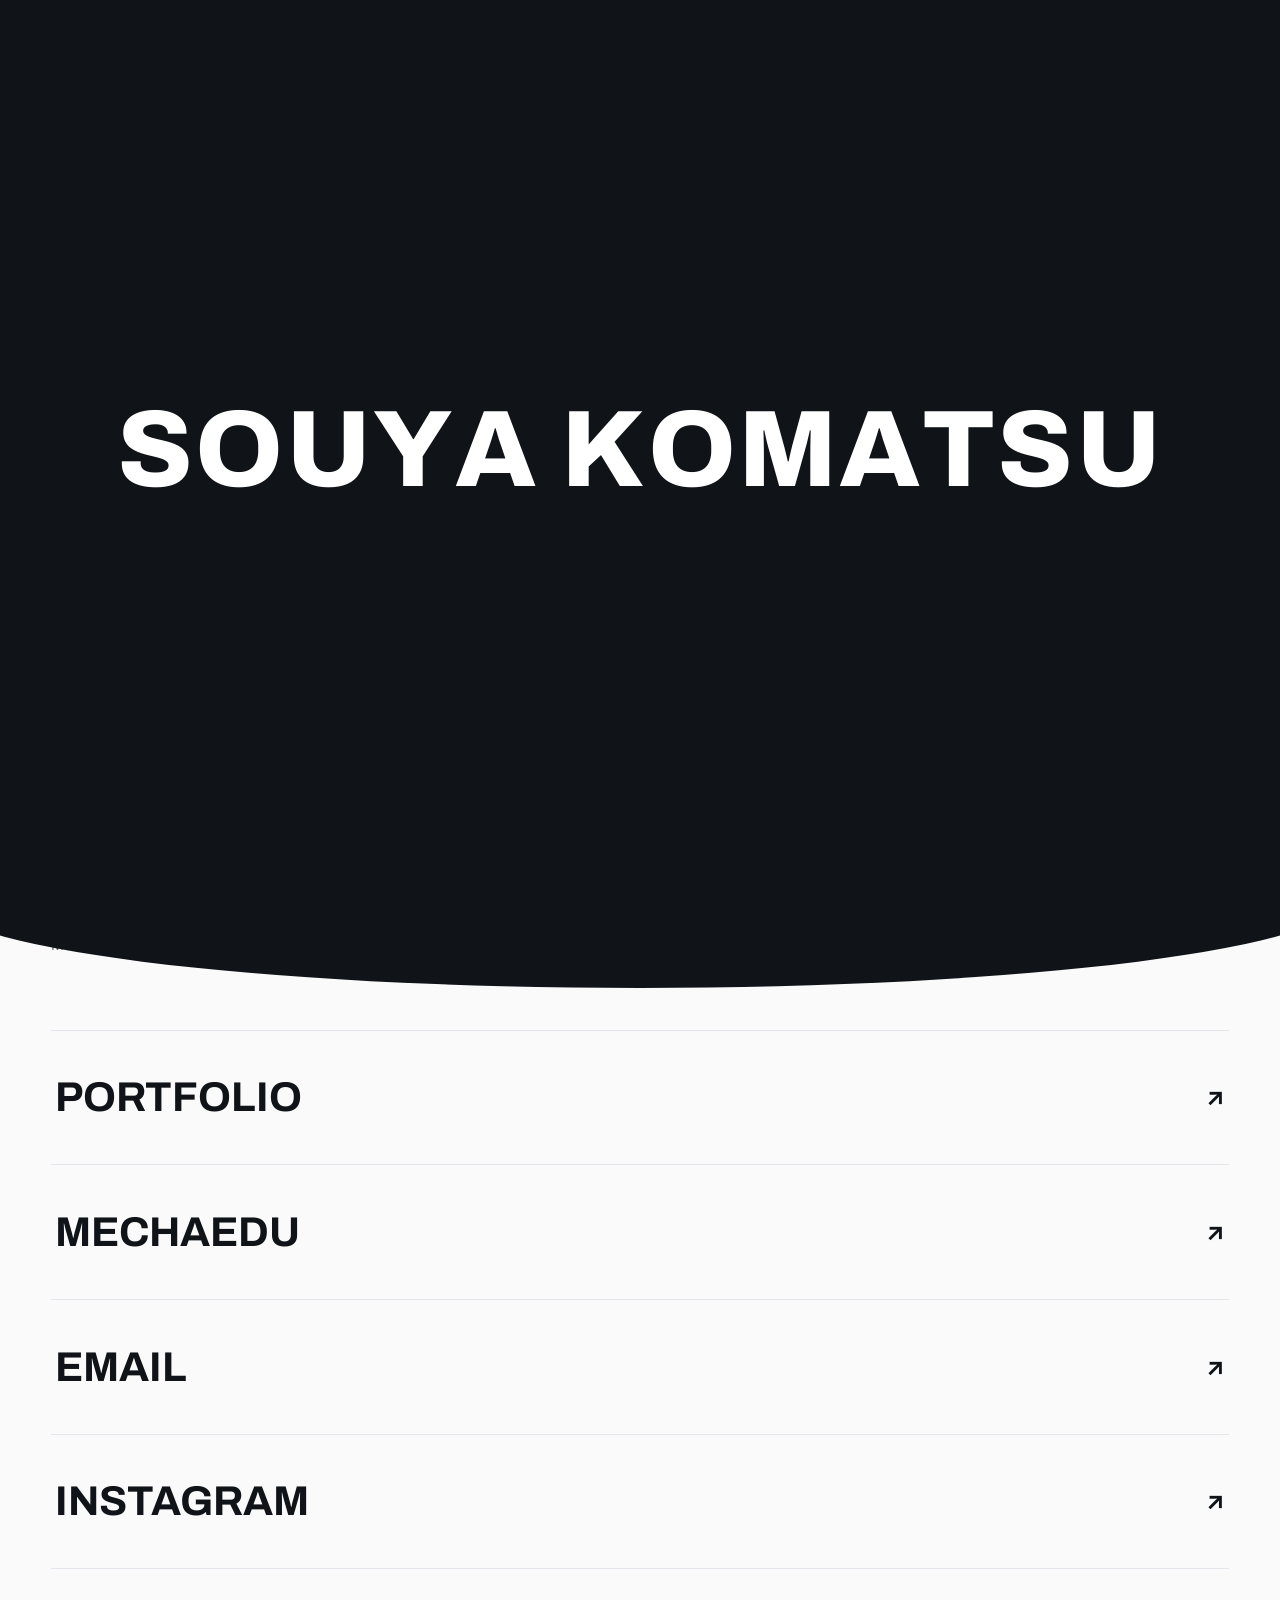
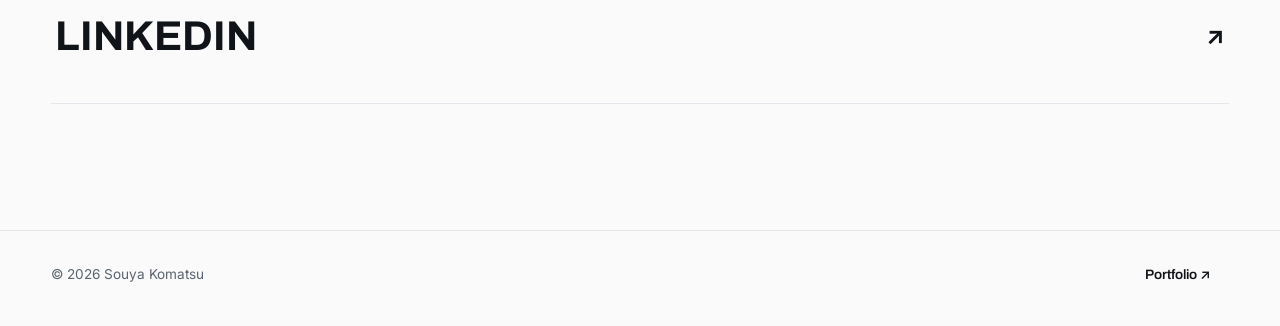
==== links.html @ 5b62aabc "Add MECHAEDU link to contact list" ====
<!DOCTYPE html>
<html lang="ja">

<head>
  <meta charset="UTF-8">
  <meta name="viewport" content="width=device-width, initial-scale=1.0">
  <title>Links — Souya Komatsu</title>
  <meta name="description"
    content="小松蒼也 / Souya Komatsu — Links. Mechanical Engineering Student building EdTech products for future engineers.">
  <link rel="preconnect" href="https://fonts.googleapis.com">
  <link rel="preconnect" href="https://fonts.gstatic.com" crossorigin>
  <link
    href="https://fonts.googleapis.com/css2?family=Inter:wght@400;500;600&family=Archivo:wght@500;600;700;800&family=Noto+Sans+JP:wght@400;500;700&display=swap"
    rel="stylesheet">
  <link rel="stylesheet" href="style.css">
</head>

<body class="page-links">

  <!-- ===== Page transition curtain (ローディング兼ページ遷移の幕) ===== -->
  <div class="curtain" id="curtain">
    <div class="curtain__panel" id="curtainPanel">
      <p class="curtain__brand">SOUYA KOMATSU</p>
    </div>
  </div>

  <!-- ===== Custom cursor ===== -->
  <div class="cursor" id="cursor"></div>

  <!-- ===== Header (ロゴを押すとポートフォリオへ) ===== -->
  <header class="header">
    <a href="https://k12ma.github.io/founder.portfolio/" class="header__logo magnetic" data-cursor="hover">S.K</a>
    <nav class="header__nav">
      <a href="https://k12ma.github.io/founder.portfolio/#about" class="header__link magnetic"
        data-cursor="hover">About</a>
      <a href="https://k12ma.github.io/founder.portfolio/#mechaedu" class="header__link magnetic"
        data-cursor="hover">MECHAEDU</a>
      <a href="https://k12ma.github.io/founder.portfolio/#skills" class="header__link magnetic"
        data-cursor="hover">Skills</a>
      <a href="https://k12ma.github.io/founder.portfolio/#education" class="header__link magnetic"
        data-cursor="hover">Education</a>
      <a href="https://k12ma.github.io/founder.portfolio/#vision" class="header__link magnetic"
        data-cursor="hover">Vision</a>
      <a href="https://k12ma.github.io/founder.portfolio/#contact"
        class="header__link header__link--cta magnetic fill-hover" data-cursor="hover">Contact</a>
    </nav>
    <button class="header__burger magnetic" id="burger" aria-label="menu" data-cursor="hover">
      <span></span><span></span>
    </button>
  </header>

  <!-- ===== Mobile menu ===== -->
  <div class="menu" id="menu">
    <nav class="menu__nav">
      <a href="https://k12ma.github.io/founder.portfolio/#about" class="menu__link fill-hover">About</a>
      <a href="https://k12ma.github.io/founder.portfolio/#mechaedu" class="menu__link fill-hover">MECHAEDU</a>
      <a href="https://k12ma.github.io/founder.portfolio/#skills" class="menu__link fill-hover">Skills</a>
      <a href="https://k12ma.github.io/founder.portfolio/#education" class="menu__link fill-hover">Education</a>
      <a href="https://k12ma.github.io/founder.portfolio/#vision" class="menu__link fill-hover">Vision</a>
      <a href="https://k12ma.github.io/founder.portfolio/#contact" class="menu__link fill-hover">Contact</a>
    </nav>
  </div>

  <main>

    <!-- ===== HERO (ポートフォリオと同じ表示) ===== -->
    <section class="hero hero--links" id="home">
      <p class="hero__eyebrow reveal">Links — 2026</p>
      <h1 class="hero__title">
        <span class="hero__line"><span class="hero__word">Mechanical</span></span>
        <span class="hero__line"><span class="hero__word">Engineering <em>Student</em></span></span>
        <span class="hero__line"><span class="hero__word">building <em>EdTech</em></span></span>
        <span class="hero__line"><span class="hero__word">products for</span></span>
        <span class="hero__line"><span class="hero__word">future engineers<span class="hero__dot">.</span></span></span>
      </h1>
      <div class="hero__meta reveal">
        <div>
          <p class="hero__name">小松 蒼也 / Souya Komatsu</p>
          <p class="hero__role">Mechanical Engineering Student / EdTech Developer</p>
        </div>
      </div>
    </section>

    <!-- ===== LINKS ===== -->
    <section class="section linktree">
      <ul class="contact__list">
        <li class="reveal"><a href="https://k12ma.github.io/founder.portfolio/" class="contact__link fill-hover"
            data-cursor="hover"><span>Portfolio</span><span class="contact__arrow">↗</span></a></li>
        <li class="reveal"><a href="https://mechaedu-e8de1.web.app/" class="contact__link fill-hover"
            data-cursor="hover"><span>MECHAEDU</span><span class="contact__arrow">↗</span></a></li>
        <li class="reveal"><a href="mailto:sososososososouya@gmail.com" class="contact__link fill-hover"
            data-cursor="hover"><span>Email</span><span class="contact__arrow">↗</span></a></li>
        <!-- <li class="reveal"><a href="#" class="contact__link fill-hover" data-cursor="hover"><span>GitHub</span><span
              class="contact__arrow">↗</span></a></li> -->
        <li class="reveal"><a href="https://www.instagram.com/k0_mzz?igsh=YXdoZmx4a2puMzN1&utm_source=qr"
            class="contact__link fill-hover" data-cursor="hover"><span>
              Instagram</span><span class="contact__arrow">↗</span></a></li>
        <!-- <li class="reveal"><a href="#" class="contact__link fill-hover" data-cursor="hover"><span>YouTube</span><span
              class="contact__arrow">↗</span></a></li> -->
        <li class="reveal"><a
            href="https://www.linkedin.com/in/蒼也-小松-a789563b1?utm_source=share_via&utm_content=profile&utm_medium=member_ios"
            class="contact__link fill-hover" data-cursor="hover"><span>LinkedIn</span><span
              class="contact__arrow">↗</span></a></li>
      </ul>
    </section>

  </main>

  <!-- ===== Footer ===== -->
  <footer class="footer footer--links">
    <div class="footer__bottom">
      <p>© 2026 Souya Komatsu</p>
      <a href="https://k12ma.github.io/founder.portfolio/" class="footer__top magnetic fill-hover"
        data-cursor="hover">Portfolio ↗</a>
    </div>
  </footer>

  <script src="script.js"></script>
</body>

</html>
---- style.css ----
/* ============================================================
   Souya Komatsu — Portfolio
   White base × Blue accent / inspired by big-typography sites
   ============================================================ */

:root {
  --bg: #fafafa;
  --ink: #101418;
  --ink-soft: #5b6470;
  --accent: #2b5cff;
  --accent-soft: #e8eeff;
  --line: #e3e6ea;
  --font-en: "Archivo", "Inter", sans-serif;
  --font-body: "Inter", "Noto Sans JP", sans-serif;
  --font-jp: "Noto Sans JP", sans-serif;
  --ease-out: cubic-bezier(0.22, 1, 0.36, 1);
  --ease-page: cubic-bezier(0.76, 0, 0.24, 1);
}

* { margin: 0; padding: 0; box-sizing: border-box; }

html { scroll-behavior: smooth; }

body {
  background: var(--bg);
  color: var(--ink);
  font-family: var(--font-body);
  font-size: 16px;
  line-height: 1.7;
  overflow-x: hidden;
  -webkit-font-smoothing: antialiased;
}

::selection { background: var(--accent); color: #fff; }

img { display: block; max-width: 100%; }
a { color: inherit; text-decoration: none; }
ul { list-style: none; }

/* ============ Curtain (ローディング & ページ遷移の幕) ============ */
.curtain {
  position: fixed; inset: 0; z-index: 100;
  pointer-events: none;
}
.curtain__panel {
  position: absolute; left: 0; top: 0;
  width: 100%; height: 100%;
  background: var(--ink);
  display: flex; align-items: center; justify-content: center;
  transform: translateY(0);
  transition: transform 1.1s var(--ease-page);
  will-change: transform;
}
/* 幕の上下に曲線のエッジ(波)を付ける */
.curtain__panel::before,
.curtain__panel::after {
  content: "";
  position: absolute; left: -5%;
  width: 110%; height: 10vh;
  background: var(--ink);
}
.curtain__panel::before {
  top: -9.8vh;
  border-radius: 50% 50% 0 0 / 100% 100% 0 0;
}
.curtain__panel::after {
  bottom: -9.8vh;
  border-radius: 0 0 50% 50% / 0 0 100% 100%;
}
.curtain.is-open .curtain__panel { transform: translateY(-118%); }

/* 幕の中央の大型ブランドタイポ */
.curtain__brand {
  font-family: var(--font-en); font-weight: 800;
  font-size: clamp(2rem, 8.5vw, 7.5rem);
  letter-spacing: 0.02em; line-height: 1.1;
  color: #fff; white-space: nowrap;
  overflow: hidden; margin: 0;
}
.curtain__brand .b-char {
  display: inline-block;
  transform: translateY(120%) rotate(6deg);
  transition: transform 0.9s var(--ease-out);
}
.curtain.is-intro .curtain__brand .b-char {
  transform: translateY(0) rotate(0);
}
.curtain__brand .b-char--accent { color: var(--accent); }

/* ============ Custom cursor ============ */
.cursor {
  position: fixed; top: 0; left: 0; z-index: 99;
  width: 14px; height: 14px; border-radius: 50%;
  background: var(--accent);
  pointer-events: none;
  transform: translate(-50%, -50%);
  transition: width 0.3s, height 0.3s, opacity 0.3s, background 0.3s;
  mix-blend-mode: multiply;
  opacity: 0.85;
}
.cursor.is-hover { width: 52px; height: 52px; opacity: 0.25; }
@media (hover: none) { .cursor { display: none; } }

/* ============ Header ============ */
.header {
  position: fixed; top: 0; left: 0; right: 0; z-index: 50;
  display: flex; align-items: center; justify-content: space-between;
  padding: 22px clamp(20px, 4vw, 56px);
  transition: transform 0.5s var(--ease-out), background 0.4s;
}
.header.is-scrolled {
  background: rgba(250, 250, 250, 0.85);
  backdrop-filter: blur(12px);
  padding-top: 14px; padding-bottom: 14px;
}
.header.is-hidden { transform: translateY(-110%); }
.header__logo {
  font-family: var(--font-en); font-weight: 800;
  font-size: 1.25rem; letter-spacing: 0.05em;
}
.header__nav { display: flex; gap: clamp(14px, 2vw, 30px); align-items: center; }
.header__link {
  font-family: var(--font-en); font-weight: 500;
  font-size: 0.85rem; letter-spacing: 0.06em;
  position: relative; padding: 6px 2px;
}
.header__link::after {
  content: ""; position: absolute; left: 0; bottom: 0;
  width: 100%; height: 1.5px; background: var(--accent);
  transform: scaleX(0); transform-origin: right;
  transition: transform 0.4s var(--ease-out);
}
.header__link:hover::after { transform: scaleX(1); transform-origin: left; }
.header__link--cta {
  background: var(--ink); color: #fff;
  padding: 10px 22px; border-radius: 999px;
  --fill: var(--accent);
}
.header__link--cta::after { display: none; }

.header__burger {
  display: none; background: none; border: 0; cursor: pointer;
  width: 44px; height: 44px; position: relative; z-index: 60;
}
.header__burger span {
  position: absolute; left: 10px; width: 24px; height: 2px;
  background: var(--ink); transition: transform 0.4s var(--ease-out), top 0.4s;
}
.header__burger span:nth-child(1) { top: 18px; }
.header__burger span:nth-child(2) { top: 26px; }
.header__burger.is-open span:nth-child(1) { top: 22px; transform: rotate(45deg); }
.header__burger.is-open span:nth-child(2) { top: 22px; transform: rotate(-45deg); }

/* Mobile menu */
.menu {
  position: fixed; inset: 0; z-index: 55;
  background: var(--bg);
  display: flex; align-items: center; justify-content: center;
  clip-path: inset(0 0 100% 0);
  transition: clip-path 0.7s var(--ease-out);
}
.menu.is-open { clip-path: inset(0 0 0 0); }
.menu__nav { display: flex; flex-direction: column; gap: 8px; text-align: center; }
.menu__link {
  font-family: var(--font-en); font-weight: 700;
  font-size: clamp(2rem, 8vw, 3rem);
  padding: 4px 24px; border-radius: 12px;
  transition: color 0.35s;
  --fill: var(--accent);
}
.menu__link:hover { color: #fff; }

@media (max-width: 820px) {
  .header__nav { display: none; }
  .header__burger { display: block; }
}

/* ============ Hero ============ */
.hero {
  min-height: 100svh;
  display: flex; flex-direction: column; justify-content: center;
  padding: 140px clamp(20px, 4vw, 56px) 0;
  position: relative;
}
.hero__eyebrow {
  font-family: var(--font-en); font-size: 0.8rem;
  letter-spacing: 0.3em; text-transform: uppercase;
  color: var(--accent); margin-bottom: 28px;
}
.hero__title {
  font-family: var(--font-en);
  font-weight: 800;
  font-size: clamp(2.6rem, 8.5vw, 7.5rem);
  line-height: 1.02;
  letter-spacing: -0.02em;
  text-transform: uppercase;
}
.hero__title em {
  font-style: normal; color: var(--accent);
}
.hero__dot { color: var(--accent); }
.hero__line { display: block; overflow: hidden; }
.hero__word {
  display: inline-block;
  transform: translateY(110%);
  transition: transform 1.4s var(--ease-out);
}
body.is-loaded .hero__word { transform: translateY(0); }
.hero__line:nth-child(1) .hero__word { transition-delay: 0.10s; }
.hero__line:nth-child(2) .hero__word { transition-delay: 0.18s; }
.hero__line:nth-child(3) .hero__word { transition-delay: 0.26s; }
.hero__line:nth-child(4) .hero__word { transition-delay: 0.34s; }
.hero__line:nth-child(5) .hero__word { transition-delay: 0.42s; }

.hero__meta {
  margin-top: clamp(32px, 5vh, 60px);
  display: flex; align-items: flex-end; justify-content: space-between;
  gap: 24px; flex-wrap: wrap;
}
.hero__name { font-family: var(--font-jp); font-weight: 700; font-size: 1.05rem; }
.hero__role { color: var(--ink-soft); font-size: 0.9rem; margin-top: 4px; }

.hero__marquee {
  margin-top: clamp(40px, 7vh, 80px);
  border-top: 1px solid var(--line);
  border-bottom: 1px solid var(--line);
  overflow: hidden; white-space: nowrap;
  padding: 12px 0;
}
.hero__marquee-track {
  display: inline-block;
  animation: marquee 22s linear infinite;
  font-family: var(--font-en); font-weight: 600;
  font-size: 0.85rem; letter-spacing: 0.25em;
  color: var(--ink-soft);
}
@keyframes marquee { to { transform: translateX(-50%); } }

/* ============ Fill-hover (縁からじわっと広がる塗りつぶし) ============ */
.fill-hover {
  position: relative;
  overflow: hidden;
  isolation: isolate;
}
.fill-hover::before {
  content: "";
  position: absolute;
  z-index: -1;
  top: var(--y, 50%);
  left: var(--x, 50%);
  width: var(--d, 300px);
  height: var(--d, 300px);
  border-radius: 50%;
  background: var(--fill, var(--accent));
  transform: translate(-50%, -50%) scale(0);
  transition: transform 0.8s var(--ease-out);
  pointer-events: none;
}
.fill-hover:hover::before,
.fill-hover:focus-visible::before {
  transform: translate(-50%, -50%) scale(1);
}

/* ============ Buttons ============ */
.btn { display: inline-flex; align-items: center; cursor: pointer; }
.btn--circle {
  width: 110px; height: 110px; border-radius: 50%;
  border: 1px solid var(--ink);
  justify-content: center; text-align: center;
  font-family: var(--font-en); font-size: 0.75rem;
  letter-spacing: 0.15em; text-transform: uppercase;
  transition: color 0.4s, border-color 0.4s;
  --fill: var(--accent);
}
.btn--circle:hover { border-color: var(--accent); color: #fff; }
.btn--pill {
  gap: 14px; margin-top: 36px;
  background: var(--ink); color: #fff;
  padding: 16px 34px; border-radius: 999px;
  font-family: var(--font-en); font-weight: 600;
  font-size: 0.9rem; letter-spacing: 0.08em;
  overflow: hidden; position: relative;
  --fill: var(--accent);
}
.btn__arrow { transition: transform 0.35s var(--ease-out); }
.btn--pill:hover .btn__arrow { transform: translateX(6px); }

/* ============ Sections (common) ============ */
.section {
  padding: clamp(90px, 14vh, 160px) clamp(20px, 4vw, 56px);
  border-top: 1px solid var(--line);
}
.section__head {
  display: flex; align-items: baseline; gap: 20px;
  margin-bottom: clamp(40px, 6vh, 72px);
}
.section__index {
  font-family: var(--font-en); font-size: 0.85rem;
  color: var(--accent); font-weight: 600;
}
.section__title {
  font-family: var(--font-en); font-weight: 800;
  font-size: clamp(2.2rem, 6vw, 5rem);
  text-transform: uppercase; letter-spacing: -0.01em;
  line-height: 1.05;
}

/* split-text animation (chars) */
[data-split] .char {
  display: inline-block;
  transform: translateY(110%) rotate(4deg);
  transition: transform 1.1s var(--ease-out);
}
[data-split] .char-wrap { display: inline-block; overflow: hidden; vertical-align: bottom; }
[data-split].is-inview .char { transform: translateY(0) rotate(0); }

/* split-lines animation */
[data-split-lines] .line-wrap { display: block; overflow: hidden; }
[data-split-lines] .line {
  display: block;
  transform: translateY(110%);
  transition: transform 1s var(--ease-out);
}
[data-split-lines].is-inview .line { transform: translateY(0); }

/* generic fade-up reveal */
.reveal {
  opacity: 0; transform: translateY(40px);
  transition: opacity 1.1s var(--ease-out), transform 1.1s var(--ease-out);
}
.reveal.is-inview { opacity: 1; transform: translateY(0); }

/* photo clip reveal + parallax */
.photo-reveal__mask {
  overflow: hidden; border-radius: 8px;
  clip-path: inset(100% 0 0 0);
  transition: clip-path 1.4s var(--ease-out);
}
.photo-reveal.is-inview .photo-reveal__mask { clip-path: inset(0 0 0 0); }
.photo-reveal__img {
  width: 100%; height: 100%; object-fit: cover;
  transform: scale(1.15);
  transition: transform 1.4s var(--ease-out);
  will-change: transform;
}
.photo-reveal.is-inview .photo-reveal__img { transform: scale(1.08); }

/* ============ About ============ */
.about__grid {
  display: grid; grid-template-columns: 5fr 6fr;
  gap: clamp(32px, 5vw, 80px); align-items: start;
}
.about__photo { max-width: 460px; }
.about__lead {
  font-family: var(--font-jp); font-weight: 700;
  font-size: clamp(1.2rem, 2.4vw, 1.7rem);
  line-height: 1.9; margin-bottom: 40px;
}
.about__list li {
  display: flex; gap: 18px; align-items: baseline;
  padding: 20px 0; border-bottom: 1px solid var(--line);
  font-size: clamp(0.95rem, 1.5vw, 1.1rem);
}
.about__num {
  font-family: var(--font-en); color: var(--accent);
  font-size: 0.8rem; font-weight: 600; min-width: 24px;
}
@media (max-width: 820px) {
  .about__grid { grid-template-columns: 1fr; }
  .about__photo { max-width: 100%; }
}

/* ============ MECHAEDU ============ */
.mechaedu { background: var(--ink); color: #fff; border-top: 0; }
.mechaedu .section__title { color: #fff; }
.mechaedu__hero { overflow: hidden; margin-bottom: clamp(32px, 5vh, 56px); }
.mechaedu__logo {
  font-family: var(--font-en); font-weight: 800;
  font-size: clamp(3.2rem, 13vw, 12rem);
  line-height: 1; letter-spacing: -0.02em;
  color: var(--accent);
  -webkit-text-stroke: 0;
}
.mechaedu__grid {
  display: grid; grid-template-columns: 6fr 5fr;
  gap: clamp(32px, 5vw, 80px); align-items: center;
}
.mechaedu__desc {
  font-family: var(--font-jp);
  font-size: clamp(1rem, 1.8vw, 1.25rem);
  line-height: 2.1; color: #d4d9e0;
}
.mechaedu__tags { display: flex; flex-wrap: wrap; gap: 10px; margin-top: 28px; }
.tag {
  font-family: var(--font-en); font-size: 0.78rem;
  letter-spacing: 0.08em;
  border: 1px solid rgba(255,255,255,0.3);
  border-radius: 999px; padding: 7px 16px;
  color: #d4d9e0;
}
.mechaedu .btn--pill {
  background: var(--accent);
  --fill: #fff;
  transition: color 0.35s;
}
.mechaedu .btn--pill:hover { color: var(--ink); }
@media (max-width: 820px) {
  .mechaedu__grid { grid-template-columns: 1fr; }
}

/* ============ Skills ============ */
.skills__rows { border-top: 1px solid var(--line); }
.skills__row {
  display: grid; grid-template-columns: 1fr 2fr;
  gap: 24px; padding: clamp(28px, 4vh, 44px) 0;
  border-bottom: 1px solid var(--line);
  align-items: baseline;
  transition: opacity 0.9s var(--ease-out), transform 0.9s var(--ease-out);
  --fill: var(--accent-soft);
}
.skills__cat {
  font-family: var(--font-en); font-weight: 700;
  font-size: clamp(1.3rem, 3vw, 2.2rem);
  text-transform: uppercase;
}
.skills__items {
  color: var(--ink-soft);
  font-size: clamp(0.95rem, 1.5vw, 1.15rem);
}
@media (max-width: 640px) {
  .skills__row { grid-template-columns: 1fr; gap: 8px; }
}

/* ============ Education ============ */
.education__card {
  border: 1px solid var(--line); border-radius: 12px;
  padding: clamp(36px, 6vw, 72px);
  background: #fff;
}
.education__school {
  font-family: var(--font-en); font-weight: 800;
  font-size: clamp(1.8rem, 4.5vw, 3.4rem);
  line-height: 1.1; margin-bottom: 16px;
}
.education__detail { color: var(--ink-soft); font-size: clamp(1rem, 1.6vw, 1.2rem); }

/* ============ Vision ============ */
.vision__statement {
  font-family: var(--font-jp); font-weight: 700;
  font-size: clamp(1.5rem, 4vw, 3rem);
  line-height: 1.8; letter-spacing: 0.02em;
  max-width: 20em;
}

/* ============ Contact ============ */
.contact__lead { color: var(--ink-soft); margin-bottom: 36px; }
.contact__list { border-top: 1px solid var(--line); }
.contact__list li { border-bottom: 1px solid var(--line); }
.contact__link {
  display: flex; align-items: center; justify-content: space-between;
  padding: clamp(22px, 3.5vh, 36px) 4px;
  font-family: var(--font-en); font-weight: 700;
  font-size: clamp(1.4rem, 4vw, 2.6rem);
  text-transform: uppercase;
  transition: color 0.35s, padding-left 0.4s var(--ease-out);
  --fill: var(--accent);
}
.contact__link:hover { color: #fff; padding-left: 20px; }
.contact__arrow {
  font-size: 0.6em;
  transition: transform 0.4s var(--ease-out);
}
.contact__link:hover .contact__arrow { transform: translate(6px, -6px); }

/* ============ Footer ============ */
.footer {
  border-top: 1px solid var(--line);
  padding: clamp(60px, 10vh, 110px) clamp(20px, 4vw, 56px) 32px;
  overflow: hidden;
}
.footer__big {
  font-family: var(--font-en); font-weight: 800;
  font-size: clamp(2.6rem, 10.5vw, 9.5rem);
  line-height: 1; letter-spacing: -0.02em;
  color: var(--ink);
  margin-bottom: clamp(40px, 8vh, 80px);
  white-space: nowrap;
}
.footer__bottom {
  display: flex; justify-content: space-between; align-items: center;
  gap: 16px; flex-wrap: wrap;
  color: var(--ink-soft); font-size: 0.85rem;
  border-top: 1px solid var(--line); padding-top: 24px;
}
.footer__top {
  font-family: var(--font-en); font-weight: 600; color: var(--ink);
  padding: 8px 18px; border-radius: 999px;
  transition: color 0.35s;
  --fill: var(--accent);
}
.footer__top:hover { color: #fff; }

/* ============ LinkTree page (links.html) ============ */
.hero--links {
  min-height: auto;
  padding-bottom: 0;
}
.linktree {
  border-top: 0;
  padding-top: clamp(48px, 8vh, 90px);
  padding-bottom: clamp(90px, 14vh, 160px);
}
.footer--links {
  padding-top: 0;
}
.footer--links .footer__bottom {
  border-top: 0;
}

@media (prefers-reduced-motion: reduce) {
  *, *::before, *::after {
    animation-duration: 0.01ms !important;
    transition-duration: 0.01ms !important;
  }
  .reveal, .hero__word, [data-split] .char, [data-split-lines] .line,
  .curtain__brand .b-char {
    opacity: 1 !important; transform: none !important;
  }
  .photo-reveal__mask { clip-path: inset(0 0 0 0) !important; }
}
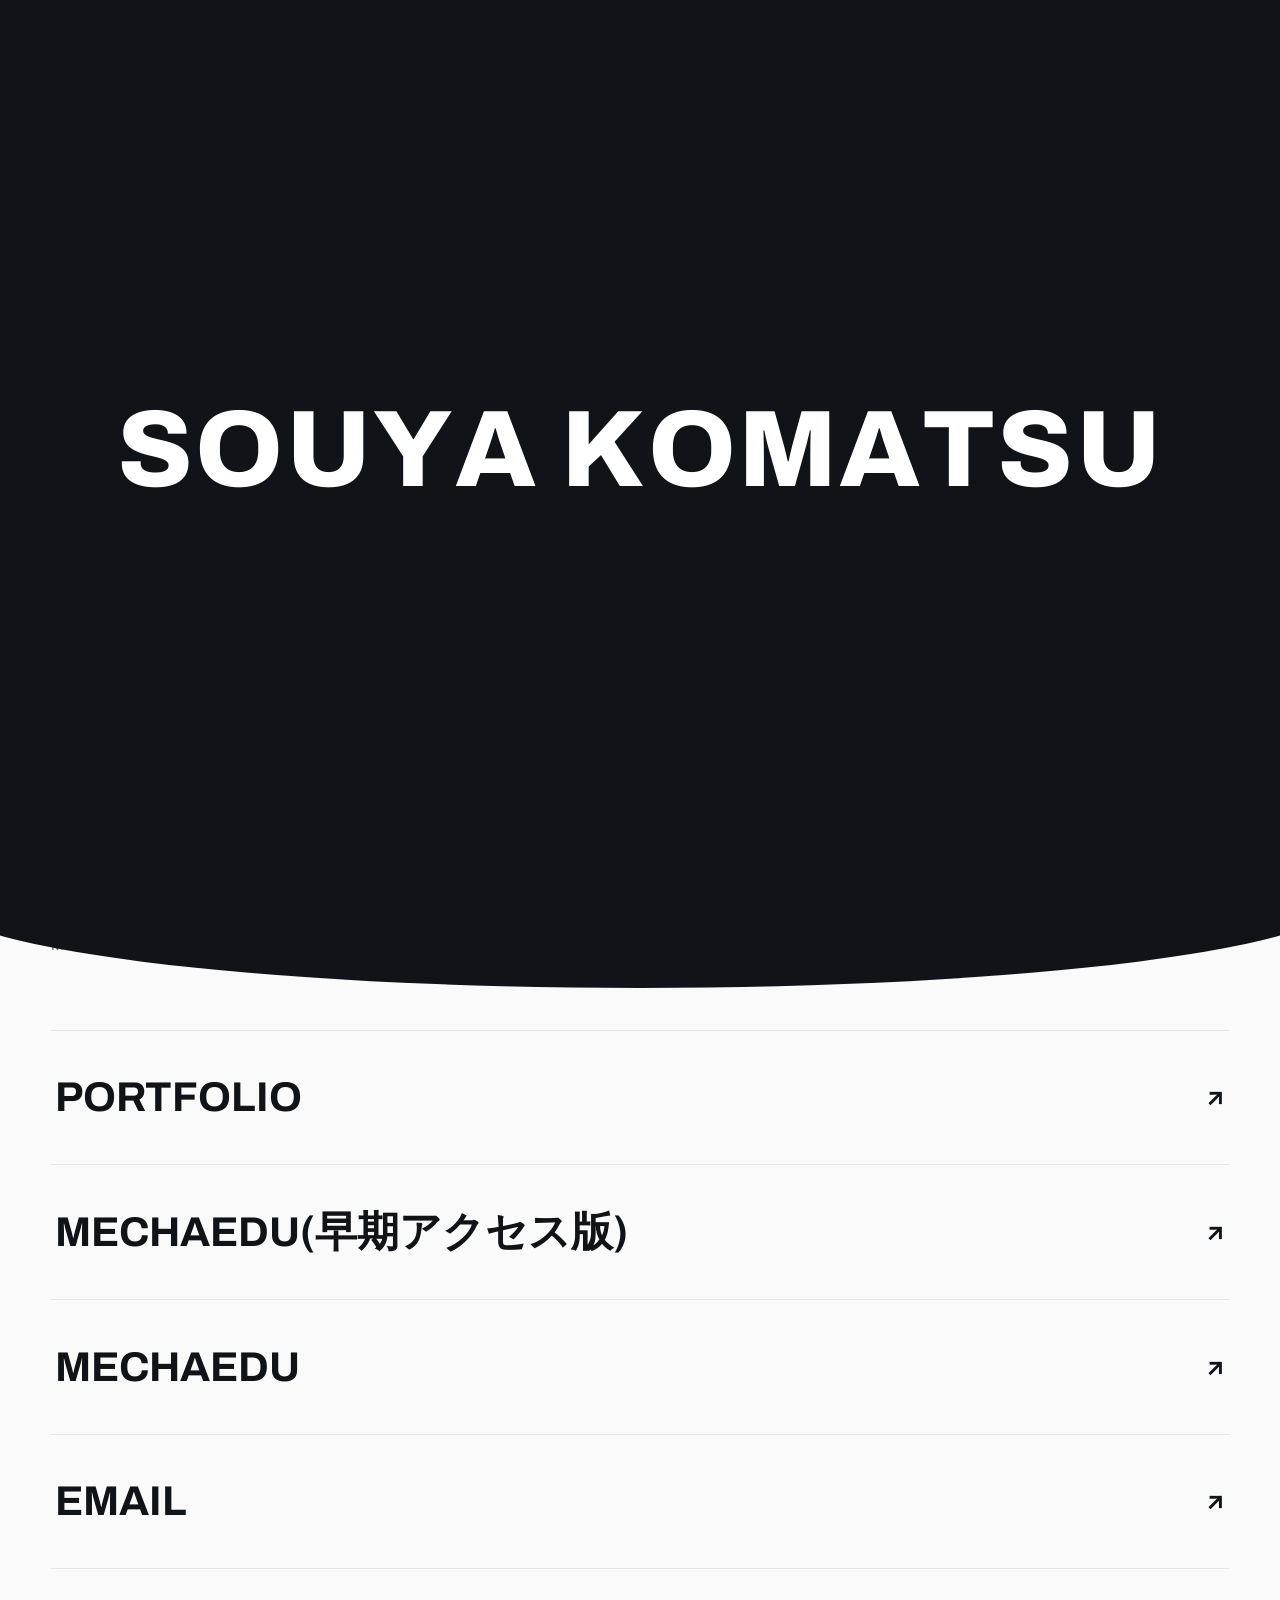
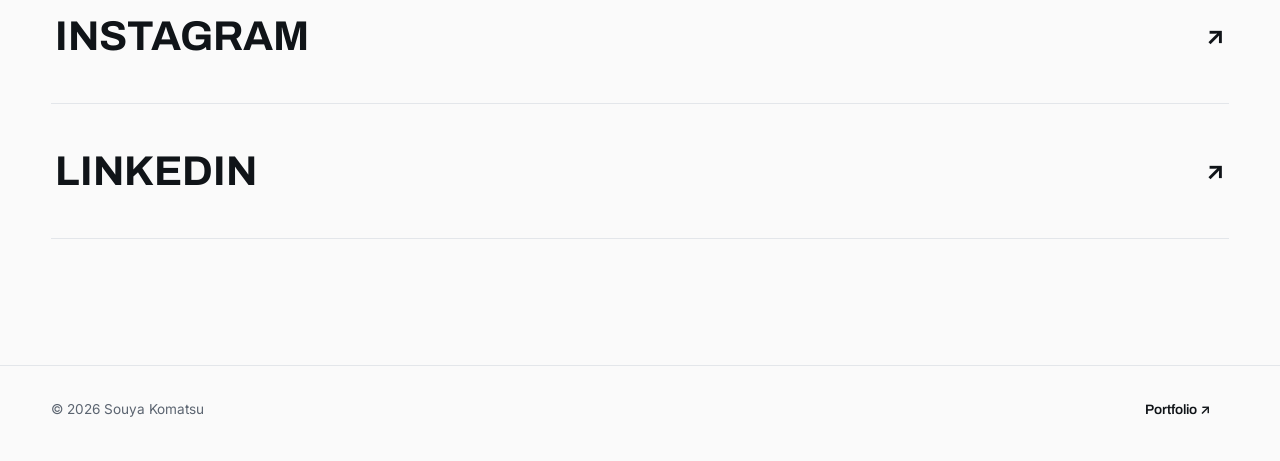
==== commit df38721d: "links.html を更新" ====
--- a/links.html
+++ b/links.html
@@ -86,6 +86,8 @@
       <ul class="contact__list">
         <li class="reveal"><a href="https://k12ma.github.io/founder.portfolio/" class="contact__link fill-hover"
             data-cursor="hover"><span>Portfolio</span><span class="contact__arrow">↗</span></a></li>
+        <li class="reveal"><a href="https://mechaedu-e8de1.web.app" class="contact__link fill-hover"
+            data-cursor="hover"><span>MECHAEDU(早期アクセス版)</span><span class="contact__arrow">↗</span></a></li>
         <li class="reveal"><a href="https://mechaedu-e8de1.web.app/" class="contact__link fill-hover"
             data-cursor="hover"><span>MECHAEDU</span><span class="contact__arrow">↗</span></a></li>
         <li class="reveal"><a href="mailto:sososososososouya@gmail.com" class="contact__link fill-hover"
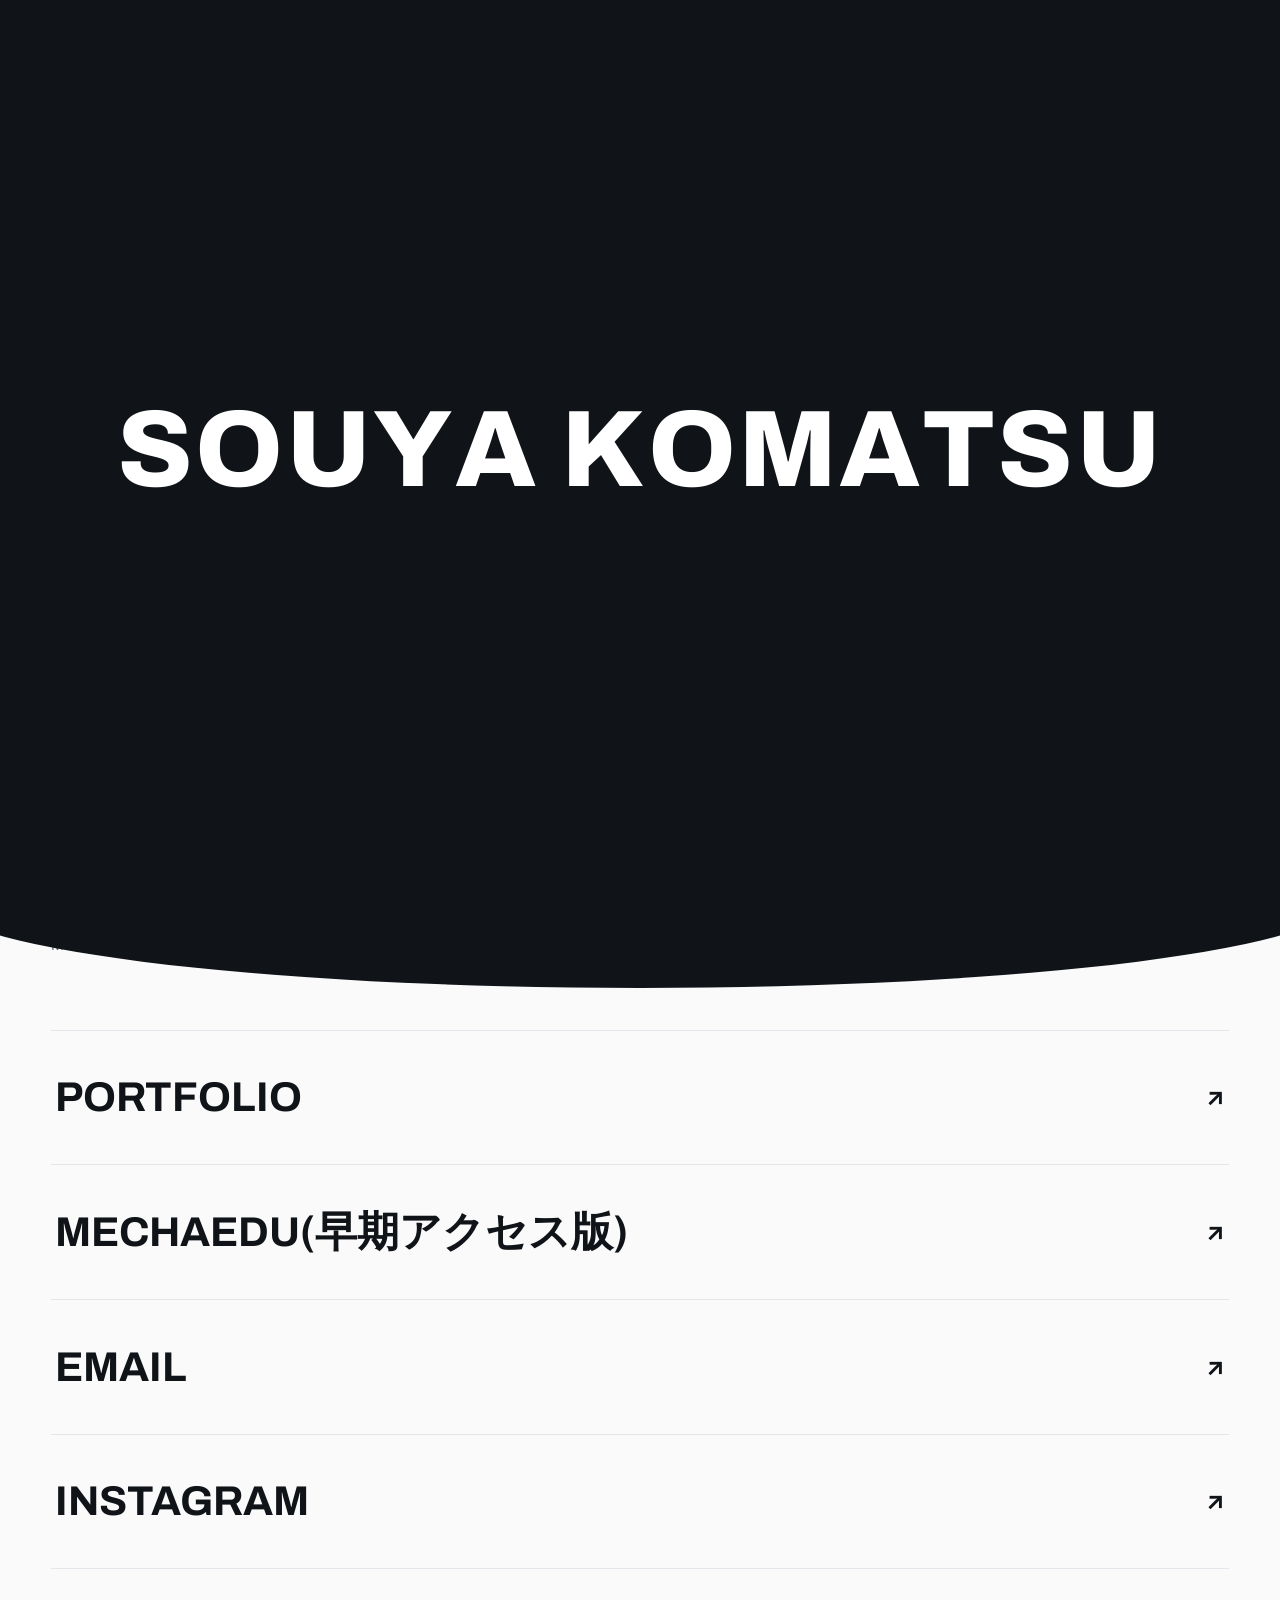
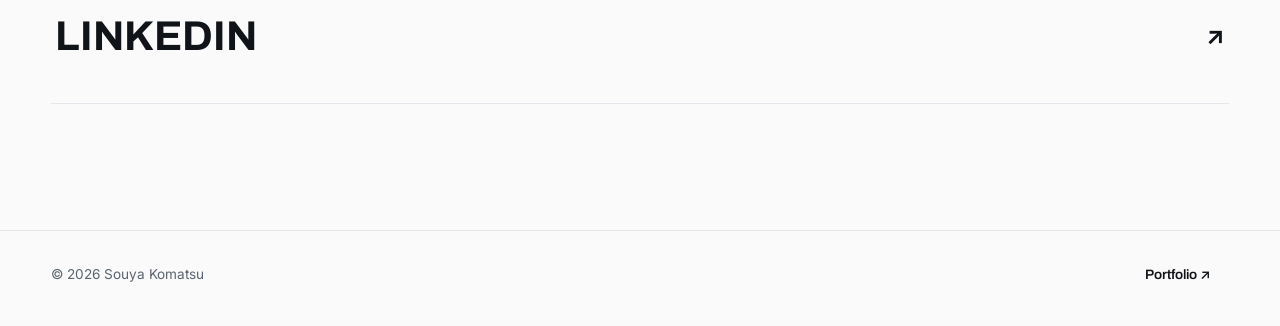
==== commit 2f6b5514: "links.html を更新" ====
--- a/links.html
+++ b/links.html
@@ -88,8 +88,6 @@
             data-cursor="hover"><span>Portfolio</span><span class="contact__arrow">↗</span></a></li>
         <li class="reveal"><a href="https://mechaedu-e8de1.web.app" class="contact__link fill-hover"
             data-cursor="hover"><span>MECHAEDU(早期アクセス版)</span><span class="contact__arrow">↗</span></a></li>
-        <li class="reveal"><a href="https://mechaedu-e8de1.web.app/" class="contact__link fill-hover"
-            data-cursor="hover"><span>MECHAEDU</span><span class="contact__arrow">↗</span></a></li>
         <li class="reveal"><a href="mailto:sososososososouya@gmail.com" class="contact__link fill-hover"
             data-cursor="hover"><span>Email</span><span class="contact__arrow">↗</span></a></li>
         <!-- <li class="reveal"><a href="#" class="contact__link fill-hover" data-cursor="hover"><span>GitHub</span><span
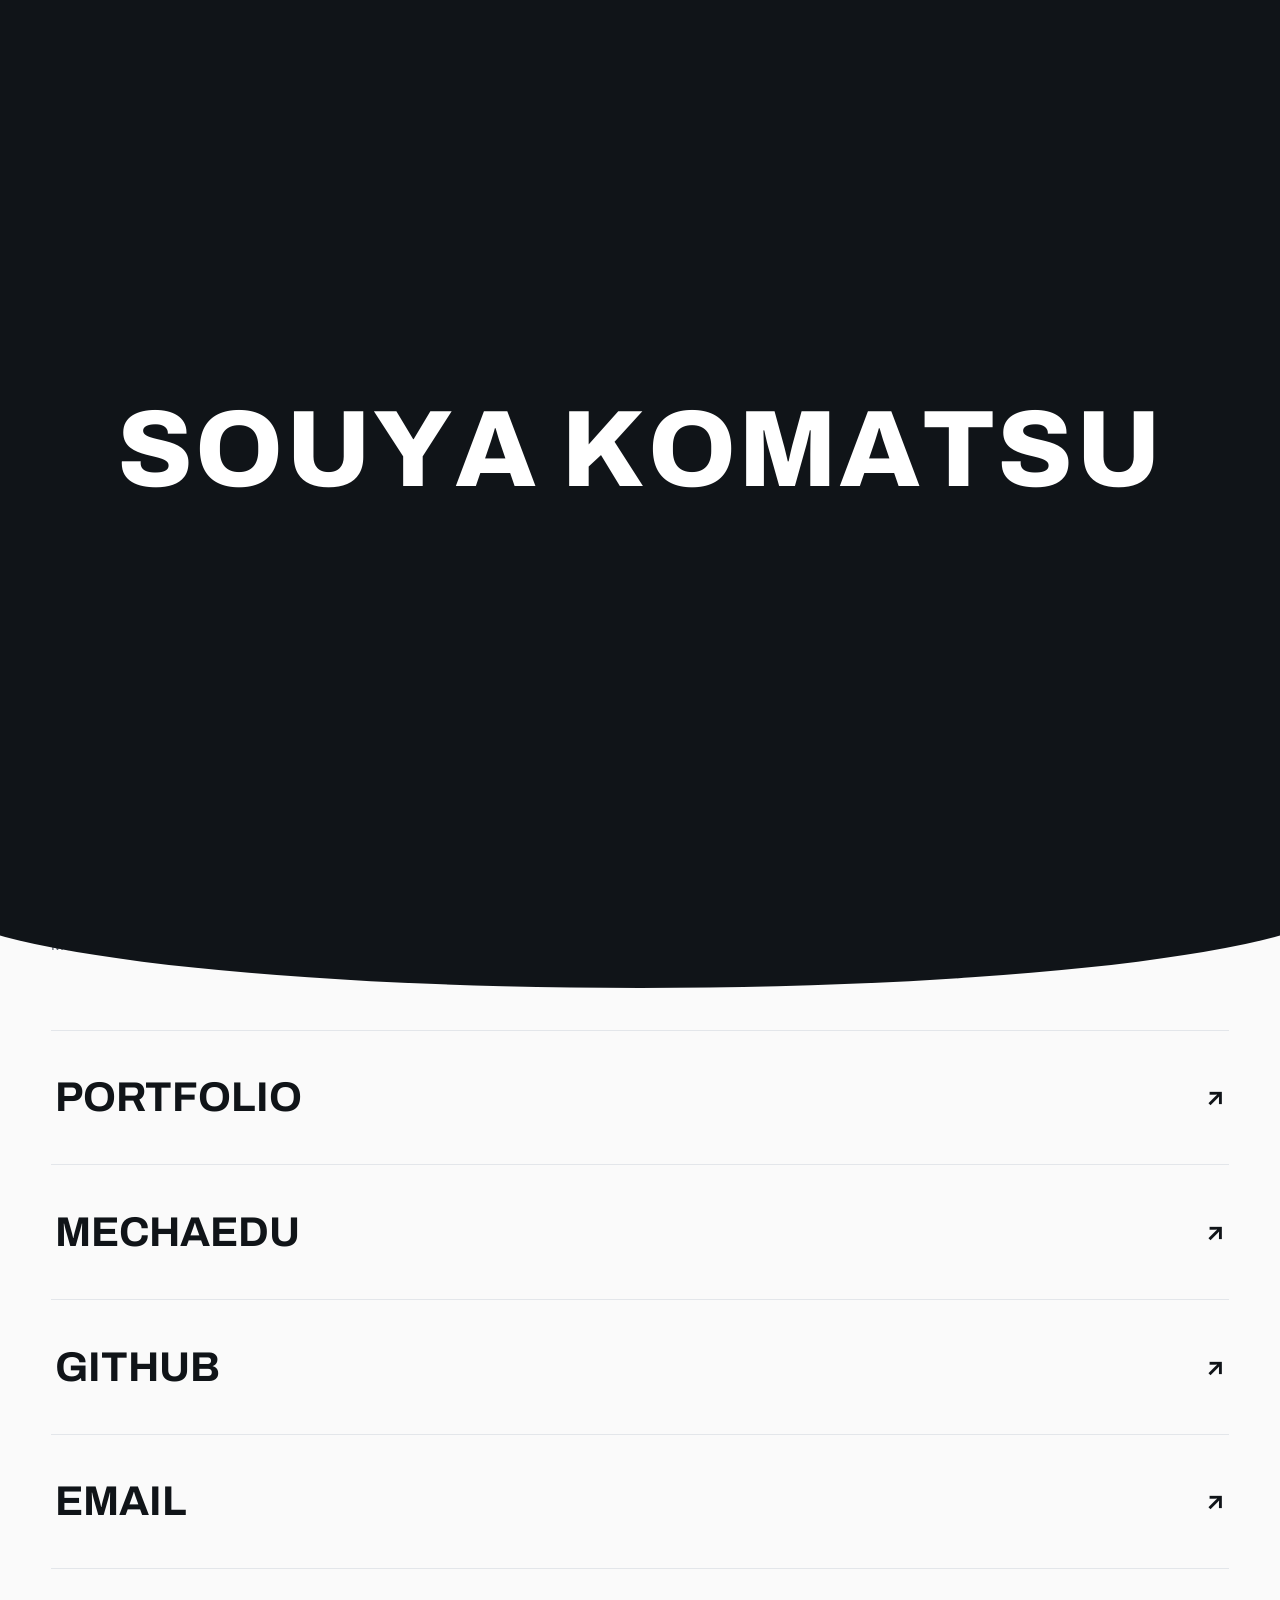
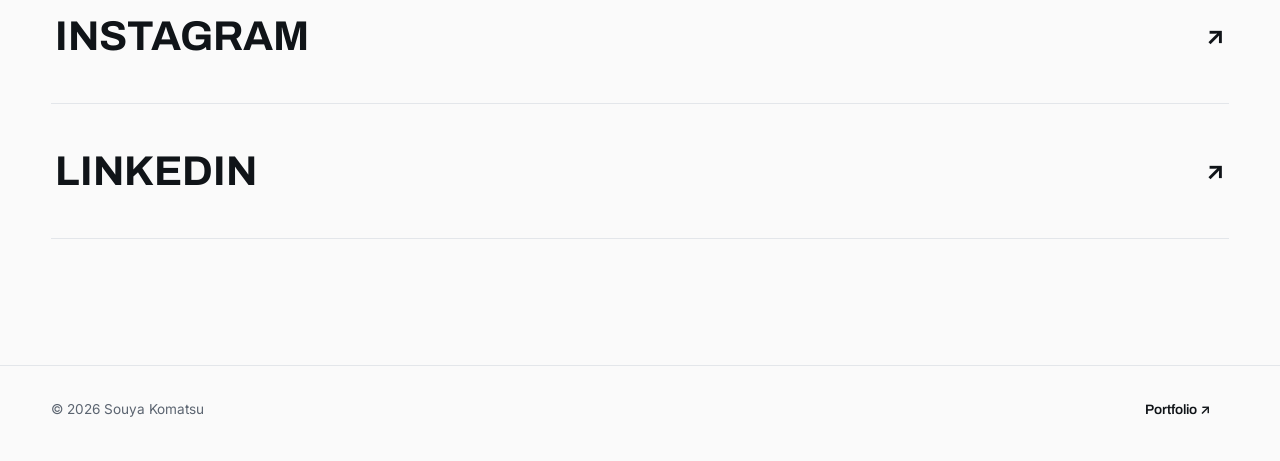
==== commit 21c3ab5b: "Portfolio v2: Engineering Lab, Trajectory, new visuals and motion" ====
--- a/links.html
+++ b/links.html
@@ -12,7 +12,7 @@
   <link
     href="https://fonts.googleapis.com/css2?family=Inter:wght@400;500;600&family=Archivo:wght@500;600;700;800&family=Noto+Sans+JP:wght@400;500;700&display=swap"
     rel="stylesheet">
-  <link rel="stylesheet" href="style.css">
+  <link rel="stylesheet" href="style.css?v=20261123-1">
 </head>
 
 <body class="page-links">
@@ -87,7 +87,9 @@
         <li class="reveal"><a href="https://k12ma.github.io/founder.portfolio/" class="contact__link fill-hover"
             data-cursor="hover"><span>Portfolio</span><span class="contact__arrow">↗</span></a></li>
         <li class="reveal"><a href="https://mechaedu-e8de1.web.app" class="contact__link fill-hover"
-            data-cursor="hover"><span>MECHAEDU(早期アクセス版)</span><span class="contact__arrow">↗</span></a></li>
+            data-cursor="hover"><span>MECHAEDU</span><span class="contact__arrow">↗</span></a></li>
+        <li class="reveal"><a href="https://github.com/K12ma" class="contact__link fill-hover"
+            data-cursor="hover"><span>GitHub</span><span class="contact__arrow">↗</span></a></li>
         <li class="reveal"><a href="mailto:sososososososouya@gmail.com" class="contact__link fill-hover"
             data-cursor="hover"><span>Email</span><span class="contact__arrow">↗</span></a></li>
         <!-- <li class="reveal"><a href="#" class="contact__link fill-hover" data-cursor="hover"><span>GitHub</span><span
@@ -115,7 +117,7 @@
     </div>
   </footer>
 
-  <script src="script.js"></script>
+  <script src="script.js?v=20261123-1"></script>
 </body>
 
 </html>
--- a/style.css
+++ b/style.css
@@ -228,12 +228,17 @@
   padding: 12px 0;
 }
 .hero__marquee-track {
-  display: inline-block;
+  display: flex;
+  flex-flow: row nowrap;
+  width: max-content;
   animation: marquee 22s linear infinite;
   font-family: var(--font-en); font-weight: 600;
   font-size: 0.85rem; letter-spacing: 0.25em;
   color: var(--ink-soft);
 }
+/* Equal, non-shrinking groups make -50% exactly one seamless repeat. */
+.hero__marquee-group { display: flex; flex-flow: row nowrap; flex-shrink: 0; }
+.hero__marquee-group > span { flex-shrink: 0; }
 @keyframes marquee { to { transform: translateX(-50%); } }
 
 /* ============ Fill-hover (縁からじわっと広がる塗りつぶし) ============ */
@@ -438,10 +443,17 @@
   background: #fff;
 }
 .education__school {
+  display: flex; align-items: center;
+  gap: clamp(12px, 2vw, 24px);
   font-family: var(--font-en); font-weight: 800;
   font-size: clamp(1.8rem, 4.5vw, 3.4rem);
   line-height: 1.1; margin-bottom: 16px;
 }
+.education__logo {
+  width: clamp(32px, 3.5vw, 48px); height: auto;
+  flex-shrink: 0; object-fit: contain;
+}
+.education__school > span { min-width: 0; }
 .education__detail { color: var(--ink-soft); font-size: clamp(1rem, 1.6vw, 1.2rem); }
 
 /* ============ Vision ============ */
@@ -500,6 +512,203 @@
 }
 .footer__top:hover { color: #fff; }
 
+/* ============ v2 additions (2026-11-23) ============ */
+.hero__visual { margin-top: clamp(36px, 6vh, 64px); }
+.hero__visual .photo-reveal__mask { aspect-ratio: 21 / 9; }
+.hero__visual-caption {
+  margin-top: 16px; color: var(--ink-soft);
+  font-family: var(--font-en); font-size: 0.82rem; letter-spacing: 0.08em;
+}
+@media (max-width: 820px) {
+  .hero__visual .photo-reveal__mask { aspect-ratio: 16 / 10; }
+}
+
+.mechaedu__status {
+  display: inline-flex; align-items: center; gap: 10px;
+  font-family: var(--font-en); font-weight: 600; font-size: 0.8rem;
+  letter-spacing: 0.22em; color: #9db8ff; margin-bottom: 20px;
+}
+.mechaedu__status-dot {
+  width: 9px; height: 9px; border-radius: 50%;
+  background: #4ade80; box-shadow: 0 0 0 0 rgba(74, 222, 128, 0.55);
+  animation: status-pulse 2.2s ease-out infinite;
+}
+@keyframes status-pulse {
+  0% { box-shadow: 0 0 0 0 rgba(74, 222, 128, 0.55); }
+  70% { box-shadow: 0 0 0 10px rgba(74, 222, 128, 0); }
+  100% { box-shadow: 0 0 0 0 rgba(74, 222, 128, 0); }
+}
+
+.lab__intro {
+  font-family: var(--font-jp);
+  font-size: clamp(1rem, 1.8vw, 1.25rem); line-height: 2.1;
+  max-width: 52em; margin-bottom: clamp(36px, 6vh, 64px);
+}
+.lab__grid {
+  display: grid; grid-template-columns: 5fr 6fr;
+  gap: clamp(32px, 5vw, 80px); align-items: start;
+}
+.lab__photo .photo-reveal__mask { aspect-ratio: 4 / 3; }
+.lab__log {
+  border: 1px solid var(--line); border-radius: 12px;
+  background: #fff; padding: clamp(24px, 3.5vw, 40px);
+  margin-bottom: 28px;
+}
+.lab__log-meta {
+  font-family: var(--font-en); font-size: 0.75rem; font-weight: 600;
+  letter-spacing: 0.22em; color: var(--accent); margin-bottom: 12px;
+}
+.lab__log-title {
+  font-family: var(--font-jp); font-weight: 700;
+  font-size: clamp(1.25rem, 2.2vw, 1.6rem); margin-bottom: 12px;
+}
+.lab__log-body { color: var(--ink-soft); line-height: 1.9; }
+.lab__log-next {
+  margin-top: 16px; font-family: var(--font-en);
+  font-size: 0.85rem; font-weight: 600; color: var(--ink);
+}
+.lab__states li {
+  display: flex; gap: 18px; align-items: baseline;
+  padding: 16px 0; border-bottom: 1px solid var(--line);
+}
+.lab__state-label {
+  font-family: var(--font-en); font-size: 0.75rem; font-weight: 600;
+  letter-spacing: 0.14em; color: var(--accent);
+  min-width: 110px; text-transform: uppercase;
+}
+@media (max-width: 820px) {
+  .lab__grid { grid-template-columns: 1fr; }
+}
+
+.vision__grid {
+  display: grid; grid-template-columns: 6fr 5fr;
+  gap: clamp(32px, 5vw, 80px); align-items: start;
+  margin-top: clamp(40px, 7vh, 72px);
+}
+.trajectory { list-style: none; }
+.trajectory__step {
+  padding: 24px 0; border-bottom: 1px solid var(--line);
+}
+.trajectory__step:first-child { padding-top: 0; }
+.trajectory__when {
+  font-family: var(--font-en); font-size: 0.75rem; font-weight: 600;
+  letter-spacing: 0.22em; color: var(--accent); margin-bottom: 8px;
+}
+.trajectory__name {
+  font-family: var(--font-en); font-weight: 700;
+  font-size: clamp(1.3rem, 2.6vw, 2rem); line-height: 1.25; margin-bottom: 8px;
+}
+.trajectory__desc { color: var(--ink-soft); line-height: 1.9; }
+.vision__photo .photo-reveal__mask { aspect-ratio: 4 / 3; }
+@media (max-width: 820px) {
+  .vision__grid { grid-template-columns: 1fr; }
+}
+
+/* ---- v2 animations (Gemini/ChatGPT consultation, 2026-11-23) ---- */
+.trajectory { position: relative; padding-left: 28px; }
+.trajectory::before {
+  content: ""; position: absolute; left: 5px; top: 6px; bottom: 6px;
+  width: 2px; background: var(--line);
+}
+.trajectory__progress {
+  position: absolute; left: 5px; top: 6px; width: 2px; height: 0;
+  background: var(--accent); display: block;
+}
+.trajectory__step { position: relative; }
+.trajectory__step::before {
+  content: ""; position: absolute; left: -28px; top: 30px;
+  width: 12px; height: 12px; border-radius: 50%;
+  background: #fff; border: 2px solid var(--line);
+  transition: background 0.4s, border-color 0.4s, box-shadow 0.4s;
+}
+.trajectory__step:first-of-type::before { top: 6px; }
+.trajectory__step.is-active::before {
+  background: var(--accent); border-color: var(--accent);
+  box-shadow: 0 0 0 6px var(--accent-soft);
+}
+.trajectory__note { color: var(--ink-soft); font-size: 0.85rem; margin-top: 20px; }
+
+.lab__instruments { display: flex; align-items: center; gap: 20px; margin: 14px 0 6px; }
+.servo-arm {
+  transform-origin: 24px 24px; transform: rotate(-60deg);
+  transition: transform 0.5s cubic-bezier(0.34, 1.56, 0.64, 1);
+}
+.lab__log:hover .servo-arm, .lab__log:focus-within .servo-arm { transform: rotate(60deg); }
+.pwm-wave {
+  stroke-dasharray: 340; stroke-dashoffset: 340;
+  transition: stroke-dashoffset 0.7s linear;
+}
+.lab__log:hover .pwm-wave, .lab__log:focus-within .pwm-wave { stroke-dashoffset: 0; }
+
+.skills__gears { display: flex; align-items: flex-end; margin-bottom: 8px; }
+.gear { display: block; will-change: transform; }
+.gear--1 { width: 54px; height: 54px; }
+.gear--2 { width: 38px; height: 38px; margin-left: -8px; margin-bottom: 16px; }
+.gear--3 { width: 28px; height: 28px; margin-left: -6px; }
+
+.mechaedu-frame { transform: perspective(1100px) rotateX(var(--tilt, 0deg)); will-change: transform; }
+
+.dim-line {
+  margin-top: 28px; border-top: 2px solid var(--accent); position: relative;
+  transform: scaleX(0); transform-origin: center;
+  transition: transform 0.9s var(--ease-out);
+}
+.dim-line::before, .dim-line::after {
+  content: ""; position: absolute; top: -7px; width: 2px; height: 12px; background: var(--accent);
+}
+.dim-line::before { left: 0; } .dim-line::after { right: 0; }
+.dim-line__label {
+  position: absolute; top: -26px; left: 50%; transform: translateX(-50%);
+  font-family: var(--font-en); font-size: 0.72rem; font-weight: 600;
+  letter-spacing: 0.22em; color: var(--accent); background: #fff; padding: 0 10px;
+}
+.education__card.is-inview .dim-line { transform: scaleX(1); }
+
+.hero__visual .photo-reveal__mask { transition: clip-path 1.4s var(--ease-out), transform 0.25s var(--ease-out); will-change: transform; }
+
+/* ChatGPT v2 additions: skills cascade rule, lab details, about frame trace */
+.skills__row { position: relative; }
+.skills__row::after {
+  content: ""; position: absolute; left: 0; bottom: -1px;
+  width: 100%; height: 2px; background: var(--accent);
+  transform: scaleX(0); transform-origin: left;
+  transition: transform 0.8s var(--ease-out) 0.15s;
+}
+.skills__row.is-inview::after { transform: scaleX(1); }
+.skills__row:nth-child(2) { transition-delay: 0.12s; }
+.skills__row:nth-child(3) { transition-delay: 0.24s; }
+
+.lab__details { margin-top: 18px; border-top: 1px solid var(--line); padding-top: 14px; }
+.lab__details summary {
+  font-family: var(--font-en); font-weight: 600; font-size: 0.85rem;
+  letter-spacing: 0.08em; color: var(--accent); cursor: pointer; list-style: none;
+}
+.lab__details summary::-webkit-details-marker { display: none; }
+.lab__details summary::after { content: " +"; }
+.lab__details[open ] summary::after { content: " −"; }
+.lab__details-body { animation: log-reveal 0.45s var(--ease-out) both; margin-top: 12px; }
+.lab__details-body p { color: var(--ink-soft); line-height: 1.9; margin-bottom: 8px; }
+@keyframes log-reveal {
+  from { opacity: 0; transform: translateY(-8px); }
+  to { opacity: 1; transform: translateY(0); }
+}
+
+.about__photo { position: relative; }
+.about__photo::after {
+  content: ""; position: absolute; inset: -10px;
+  border: 2px solid var(--accent); border-radius: 10px;
+  clip-path: inset(0 100% 100% 0); pointer-events: none;
+  transition: clip-path 1s var(--ease-out) 0.5s;
+}
+.about__photo.is-inview::after { clip-path: inset(0 0 0 0); }
+
+@media (prefers-reduced-motion: reduce) {
+  .mechaedu-frame { transform: none !important; }
+  .dim-line { transform: scaleX(1) !important; }
+  .pwm-wave { stroke-dashoffset: 0 !important; }
+  .servo-arm { transform: rotate(0deg) !important; }
+}
+
 /* ============ LinkTree page (links.html) ============ */
 .hero--links {
   min-height: auto;
@@ -518,6 +727,7 @@
 }
 
 @media (prefers-reduced-motion: reduce) {
+  .hero__marquee-track { animation: none; }
   *, *::before, *::after {
     animation-duration: 0.01ms !important;
     transition-duration: 0.01ms !important;
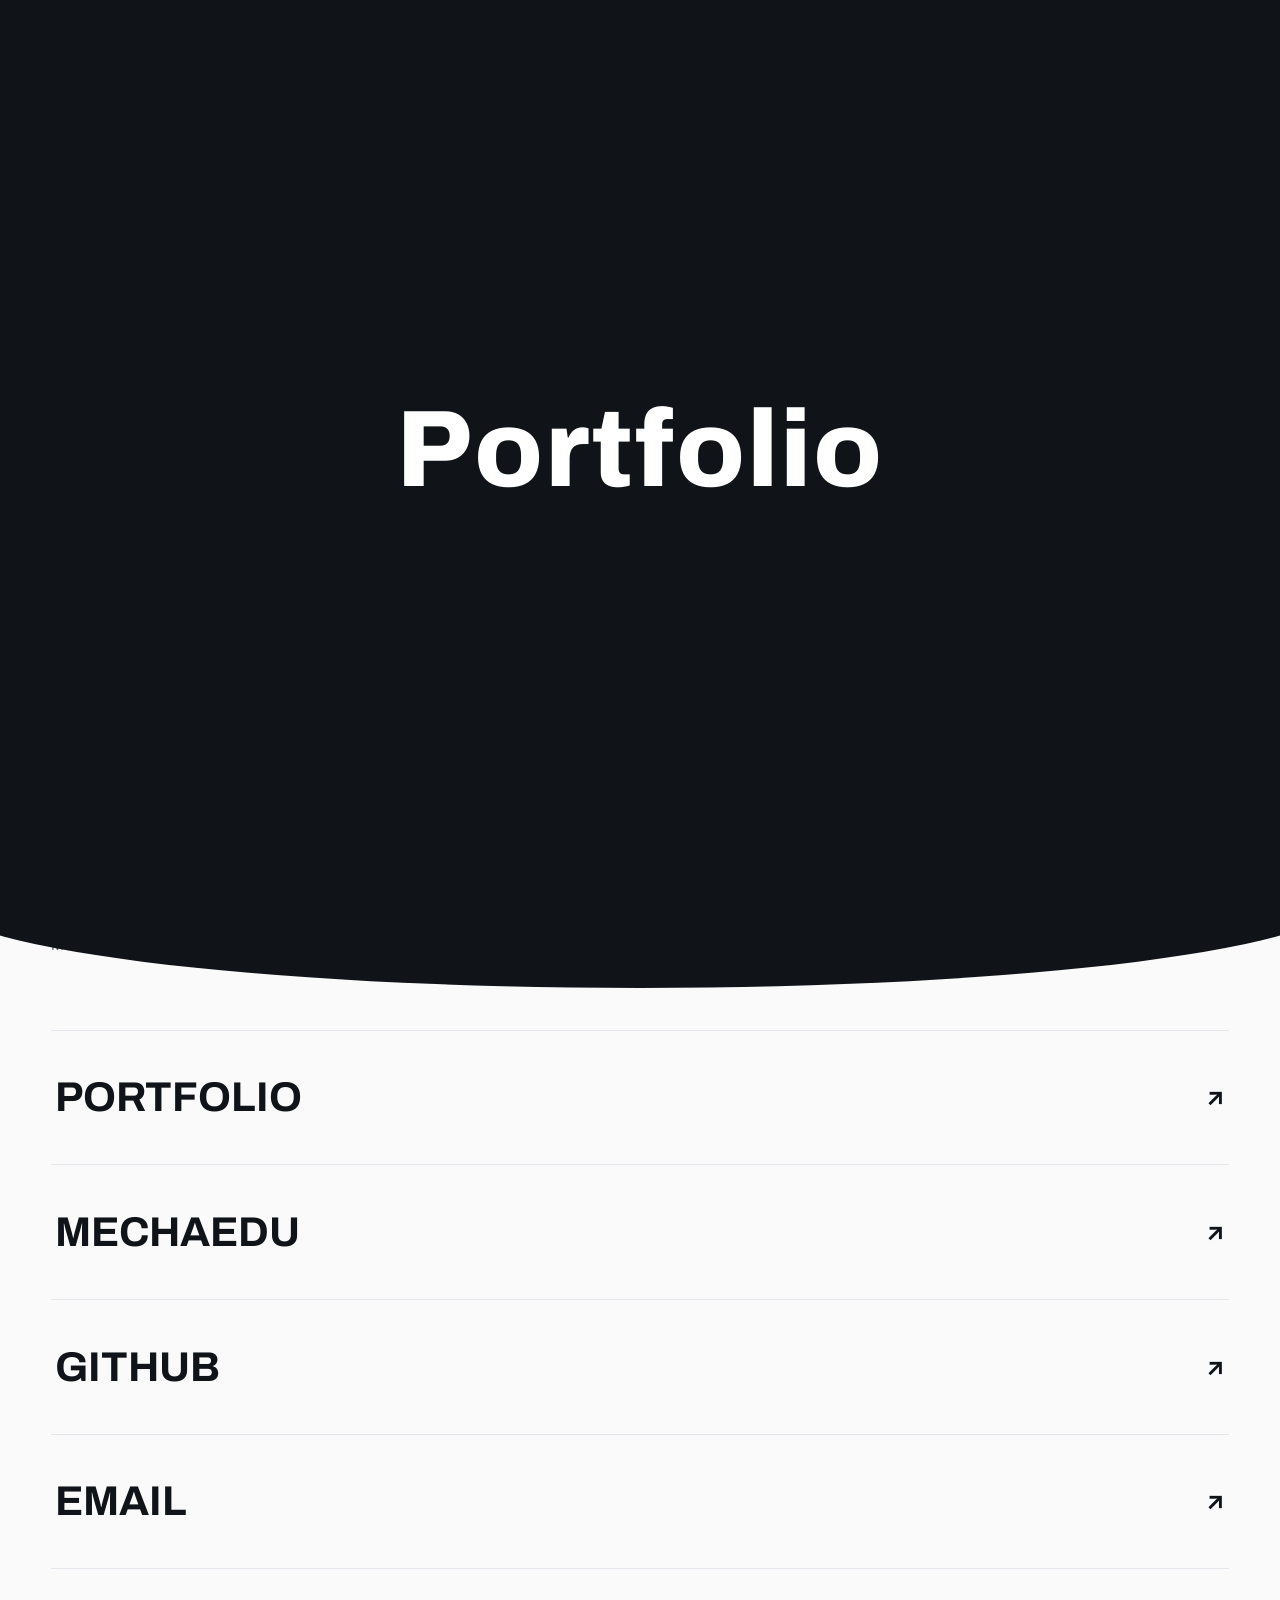
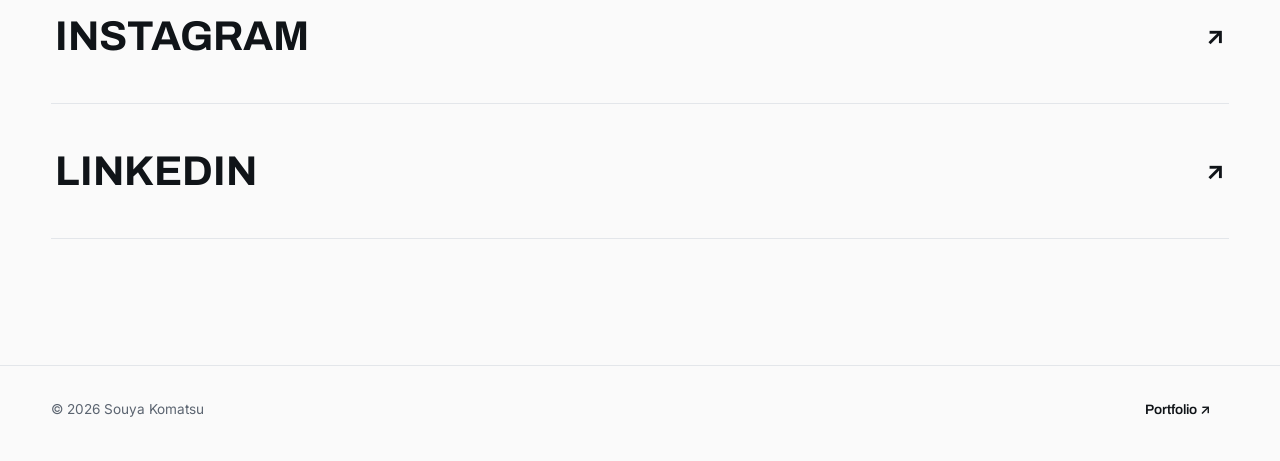
==== commit f10e2e2b: "Curtain brand: SOUYA KOMATSU -> Portfolio" ====
--- a/links.html
+++ b/links.html
@@ -20,7 +20,7 @@
   <!-- ===== Page transition curtain (ローディング兼ページ遷移の幕) ===== -->
   <div class="curtain" id="curtain">
     <div class="curtain__panel" id="curtainPanel">
-      <p class="curtain__brand">SOUYA KOMATSU</p>
+      <p class="curtain__brand">Portfolio</p>
     </div>
   </div>
 
--- a/style.css
+++ b/style.css
@@ -600,6 +600,15 @@
 }
 .trajectory__desc { color: var(--ink-soft); line-height: 1.9; }
 .vision__photo .photo-reveal__mask { aspect-ratio: 4 / 3; }
+.vision__side { display: flex; flex-direction: column; gap: 14px; }
+@media (min-width: 821px) {
+  .vision__side { position: sticky; top: 110px; }
+}
+.vision__caption {
+  font-family: var(--font-en); font-size: 0.72rem; font-weight: 600;
+  letter-spacing: 0.22em; color: var(--accent);
+}
+.vision__side .trajectory__note { margin-top: 0; }
 @media (max-width: 820px) {
   .vision__grid { grid-template-columns: 1fr; }
 }
@@ -640,11 +649,40 @@
 }
 .lab__log:hover .pwm-wave, .lab__log:focus-within .pwm-wave { stroke-dashoffset: 0; }
 
-.skills__gears { display: flex; align-items: flex-end; margin-bottom: 8px; }
+.skills__gears { display: flex; align-items: center; margin-bottom: 8px; }
 .gear { display: block; will-change: transform; }
 .gear--1 { width: 54px; height: 54px; }
-.gear--2 { width: 38px; height: 38px; margin-left: -8px; margin-bottom: 16px; }
-.gear--3 { width: 28px; height: 28px; margin-left: -6px; }
+.gear--2 { width: 38px; height: 38px; margin-left: -9px; }
+.gear--3 { width: 28px; height: 28px; margin-left: -7px; }
+
+/* Skills rows: entrance sweep, category slide-in, per-item stagger */
+.skills__row {
+  background-image: linear-gradient(100deg, transparent 35%, rgba(43, 92, 255, 0.07) 50%, transparent 65%);
+  background-size: 220% 100%;
+  background-position: 130% 0;
+  background-repeat: no-repeat;
+}
+.skills__row.is-inview { animation: row-sweep 1.1s var(--ease-out) 0.25s both; }
+@keyframes row-sweep {
+  from { background-position: 130% 0; }
+  to { background-position: -30% 0; }
+}
+.skills__cat { transform: translateX(-16px); opacity: 0; transition: transform 0.7s var(--ease-out), opacity 0.7s var(--ease-out); }
+.skills__row.is-inview .skills__cat { transform: none; opacity: 1; }
+.skills__row:nth-child(2) .skills__cat { transition-delay: 0.12s; }
+.skills__row:nth-child(3) .skills__cat { transition-delay: 0.24s; }
+.skill-item {
+  display: inline-block;
+  opacity: 0; transform: translateY(12px);
+  transition: opacity 0.5s var(--ease-out) var(--d, 0ms), transform 0.5s var(--ease-out) var(--d, 0ms), color 0.25s ease;
+}
+.skills__row.is-inview .skill-item { opacity: 1; transform: translateY(0); }
+.skill-item:hover { color: var(--accent); transform: translateY(-2px); transition-delay: 0ms; }
+.skill-sep { opacity: 0.4; }
+@media (prefers-reduced-motion: reduce) {
+  .skills__cat, .skill-item { opacity: 1; transform: none; transition: none; }
+  .skills__row.is-inview { animation: none; }
+}
 
 .mechaedu-frame { transform: perspective(1100px) rotateX(var(--tilt, 0deg)); will-change: transform; }
 
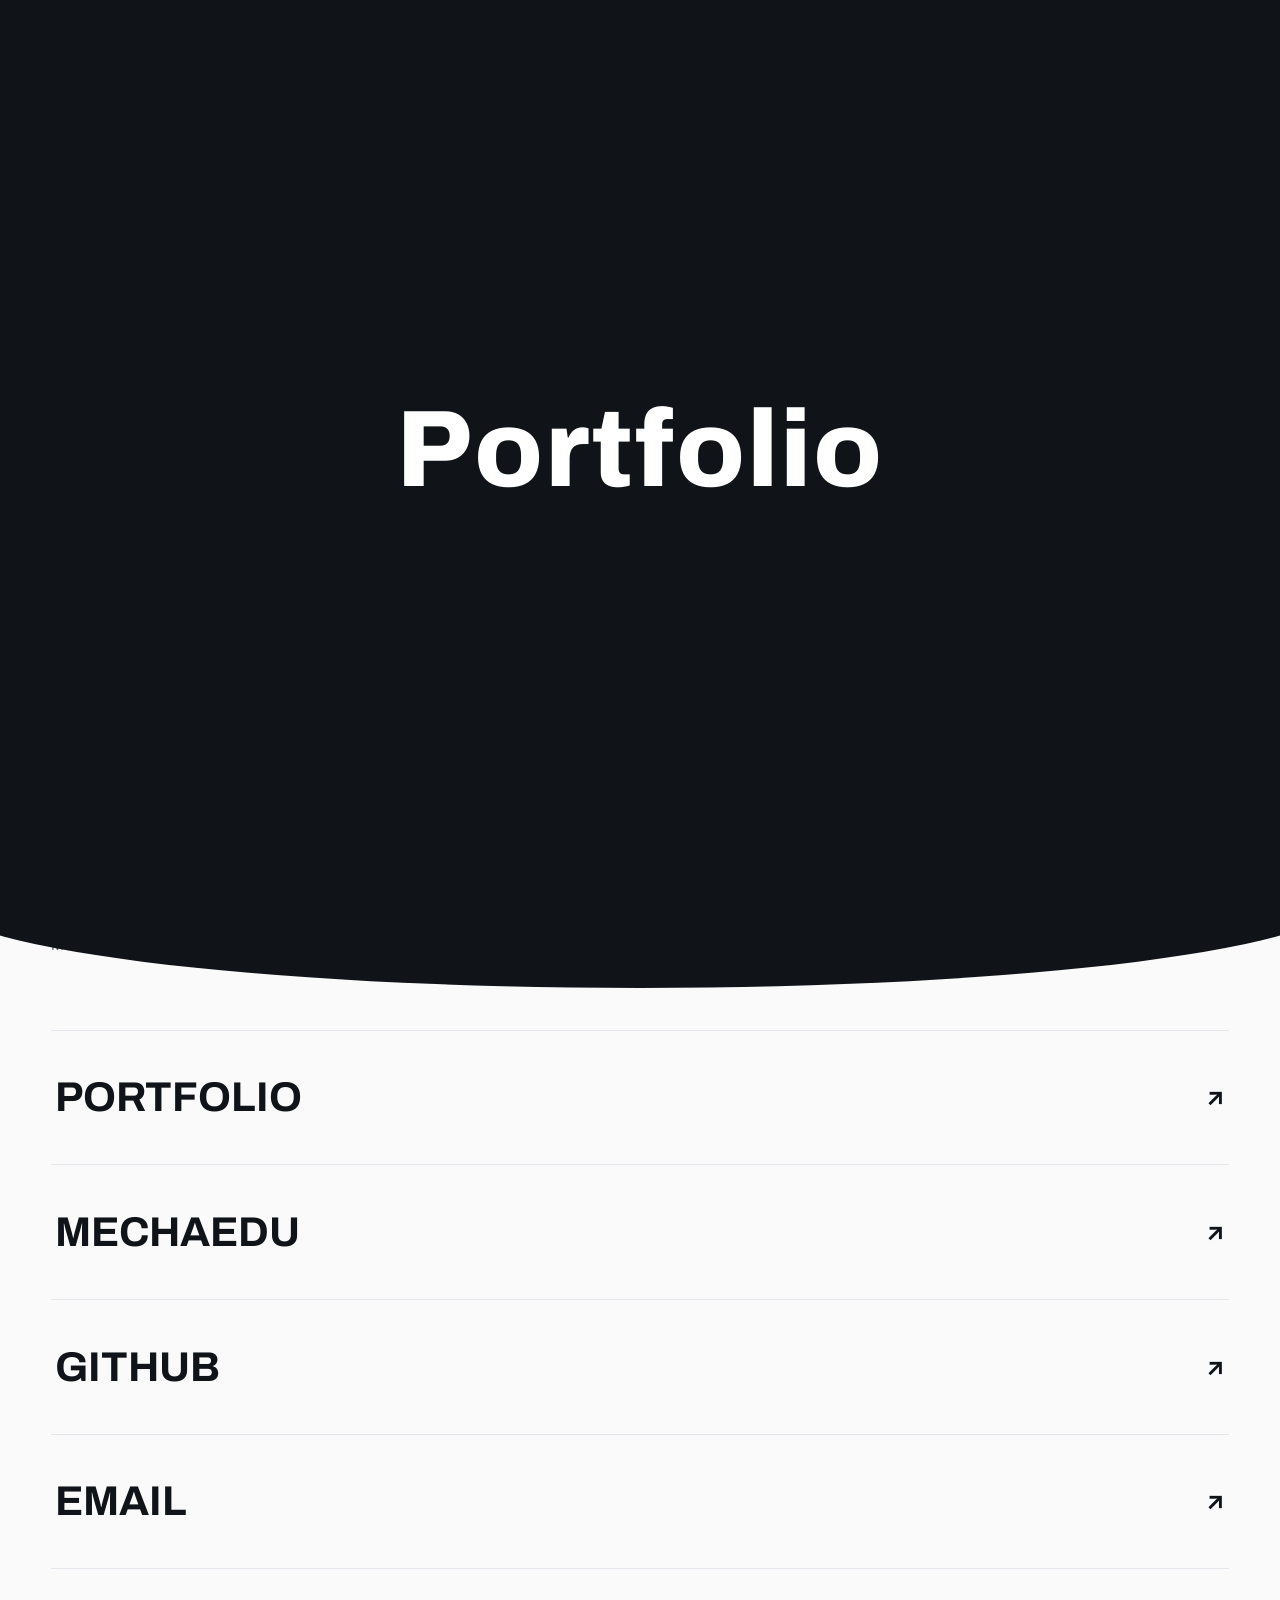
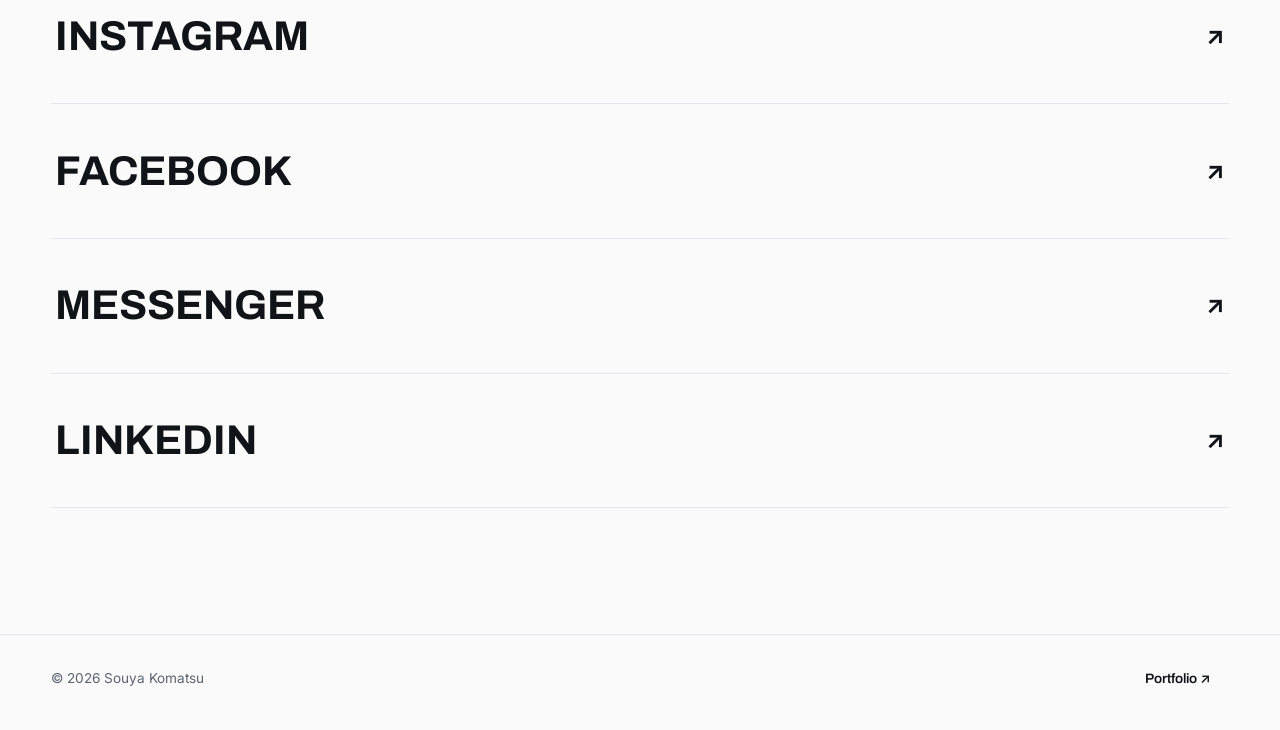
==== commit 45a184a2: "Add Facebook and Messenger links" ====
--- a/links.html
+++ b/links.html
@@ -12,7 +12,7 @@
   <link
     href="https://fonts.googleapis.com/css2?family=Inter:wght@400;500;600&family=Archivo:wght@500;600;700;800&family=Noto+Sans+JP:wght@400;500;700&display=swap"
     rel="stylesheet">
-  <link rel="stylesheet" href="style.css?v=20261123-1">
+  <link rel="stylesheet" href="style.css?v=20261124-1">
 </head>
 
 <body class="page-links">
@@ -99,6 +99,12 @@
               Instagram</span><span class="contact__arrow">↗</span></a></li>
         <!-- <li class="reveal"><a href="#" class="contact__link fill-hover" data-cursor="hover"><span>YouTube</span><span
               class="contact__arrow">↗</span></a></li> -->
+        <li class="reveal"><a href="https://www.facebook.com/profile.php?id=100093205015520"
+            class="contact__link fill-hover" data-cursor="hover"><span>
+              Facebook</span><span class="contact__arrow">↗</span></a></li>
+        <li class="reveal"><a href="https://www.facebook.com/messages/t/100093205015520"
+            class="contact__link fill-hover" data-cursor="hover"><span>
+              Messenger</span><span class="contact__arrow">↗</span></a></li>
         <li class="reveal"><a
             href="https://www.linkedin.com/in/蒼也-小松-a789563b1?utm_source=share_via&utm_content=profile&utm_medium=member_ios"
             class="contact__link fill-hover" data-cursor="hover"><span>LinkedIn</span><span
@@ -117,7 +123,7 @@
     </div>
   </footer>
 
-  <script src="script.js?v=20261123-1"></script>
+  <script src="script.js?v=20261124-1"></script>
 </body>
 
 </html>
--- a/style.css
+++ b/style.css
@@ -68,6 +68,8 @@
   border-radius: 0 0 50% 50% / 0 0 100% 100%;
 }
 .curtain.is-open .curtain__panel { transform: translateY(-118%); }
+/* ページ遷移時の幕は文字なし(サイトへの初回入場時のみブランドを出す) */
+.curtain.is-plain .curtain__brand { display: none; }
 
 /* 幕の中央の大型ブランドタイポ */
 .curtain__brand {
